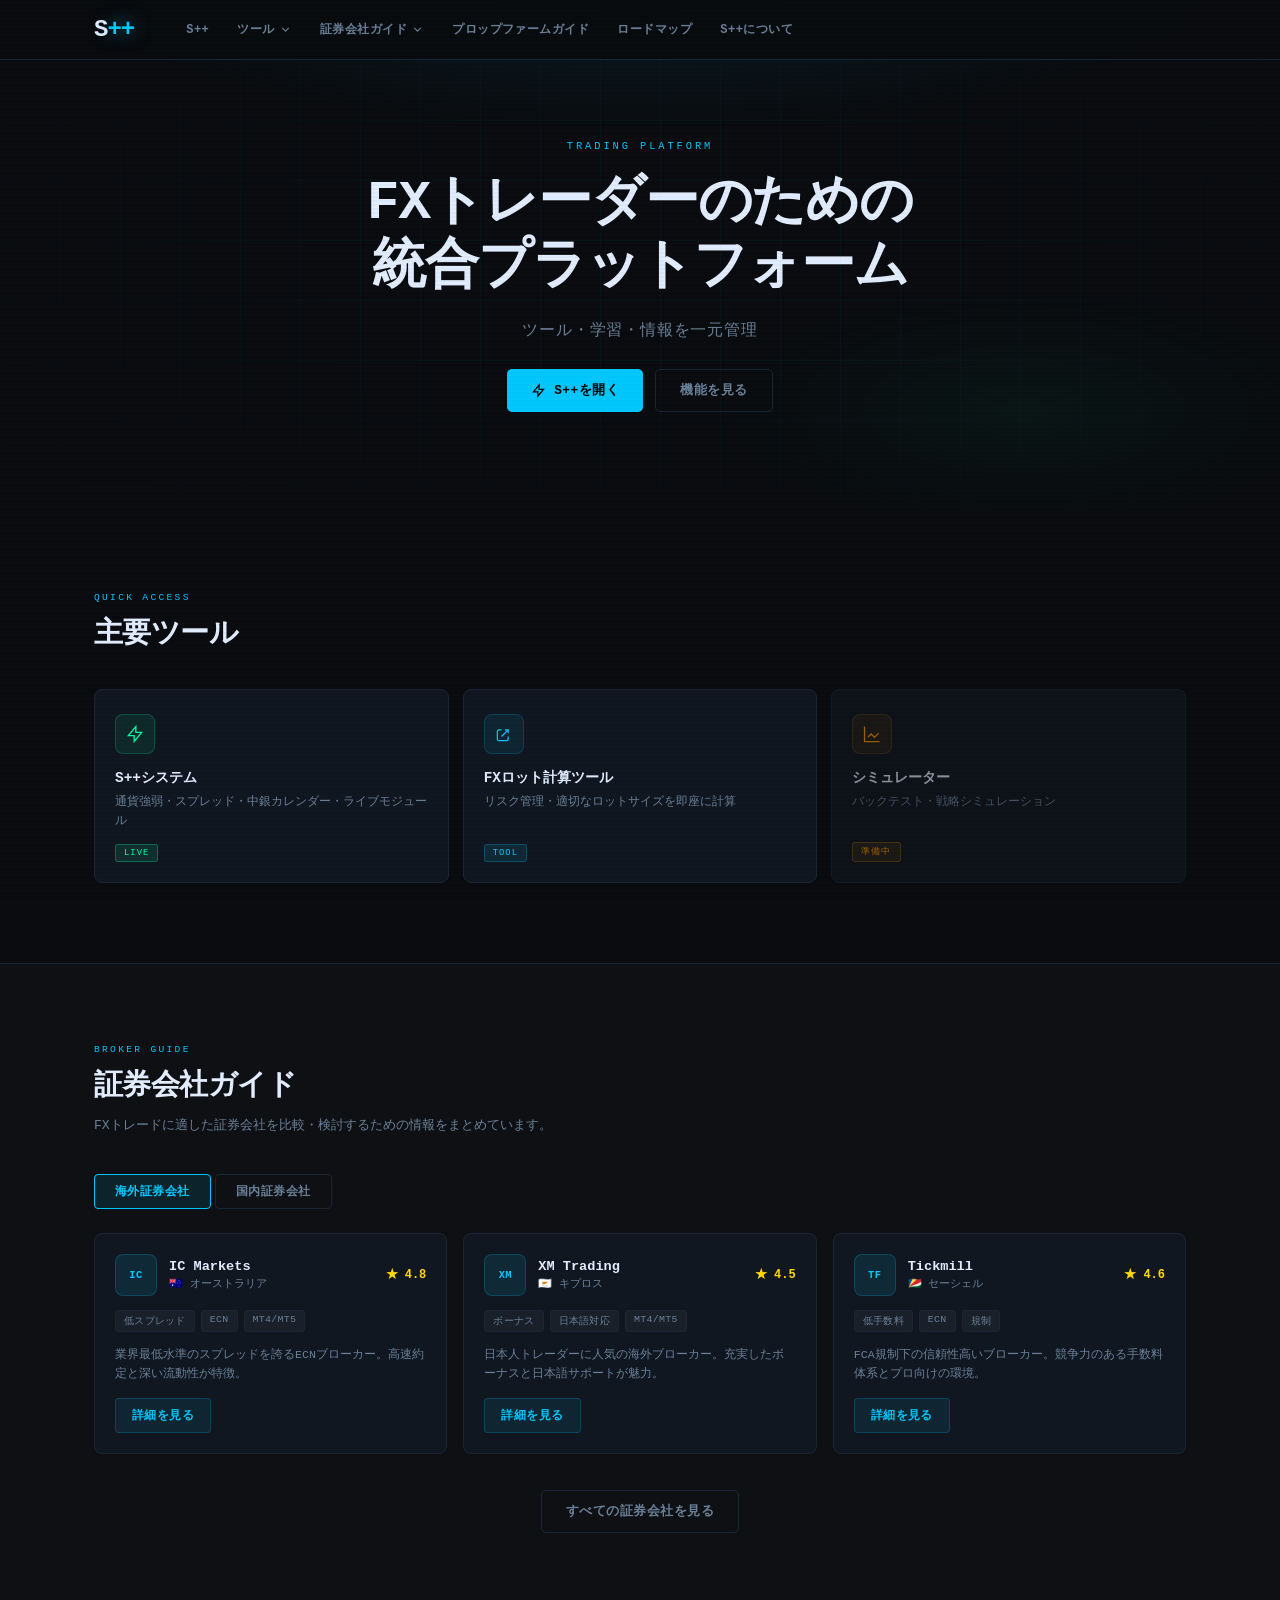
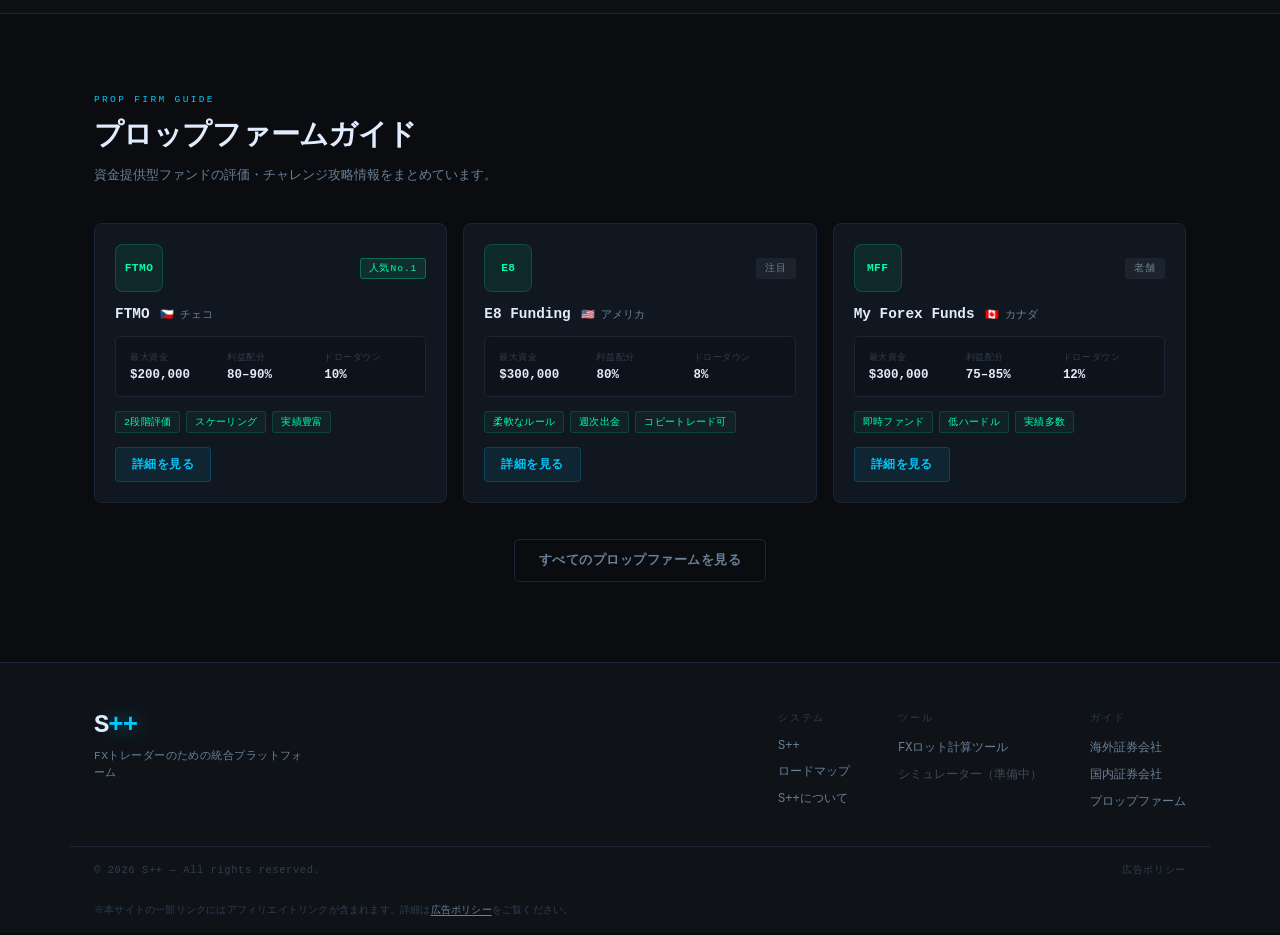
==== index.html @ 503c47fd "Initial commit: S++ v0.3" ====
<!DOCTYPE html>
<html lang="ja">
<head>
  <meta charset="UTF-8">
  <meta name="viewport" content="width=device-width, initial-scale=1.0">
  <title>S++ | FXトレーダーのための統合プラットフォーム</title>
  <link rel="stylesheet" href="top.css">
</head>
<body>

<!-- ── Navigation ── -->
<nav class="nav">
  <div class="nav-inner">
    <a href="index.html" class="nav-logo">
      S<span class="nav-logo-accent">++</span>
    </a>
    <ul class="nav-links">
      <li><a href="s-plus-plus.html" class="nav-link">S++</a></li>

      <li class="nav-dropdown">
        <span class="nav-link nav-link--drop">ツール <svg viewBox="0 0 24 24" fill="none" stroke="currentColor" stroke-width="2"><path d="M6 9l6 6 6-6"/></svg></span>
        <ul class="dropdown-menu">
          <li><a href="https://fx-lot-calculator-xi.vercel.app" target="_blank" class="dropdown-item">
            <span class="dropdown-icon">⚡</span>FXロット計算ツール
            <span class="dropdown-ext">↗</span>
          </a></li>
          <li><a href="simulator.html" class="dropdown-item dropdown-item--wip">
            <span class="dropdown-icon">📊</span>シミュレーター
            <span class="dropdown-badge">準備中</span>
          </a></li>
        </ul>
      </li>

      <li class="nav-dropdown">
        <span class="nav-link nav-link--drop">証券会社ガイド <svg viewBox="0 0 24 24" fill="none" stroke="currentColor" stroke-width="2"><path d="M6 9l6 6 6-6"/></svg></span>
        <ul class="dropdown-menu">
          <li><a href="brokers-overseas.html" class="dropdown-item">
            <span class="dropdown-icon">🌍</span>海外証券会社
          </a></li>
          <li><a href="brokers-domestic.html" class="dropdown-item">
            <span class="dropdown-icon">🗾</span>国内証券会社
          </a></li>
        </ul>
      </li>

      <li><a href="prop-firms.html" class="nav-link">プロップファームガイド</a></li>
      <li><a href="roadmap.html" class="nav-link">ロードマップ</a></li>
      <li><a href="about.html" class="nav-link">S++について</a></li>
    </ul>
    <button class="nav-hamburger" id="hamburger" aria-label="メニュー">
      <span></span><span></span><span></span>
    </button>
  </div>
</nav>

<!-- ── Mobile Menu ── -->
<div class="mobile-menu" id="mobile-menu">
  <a href="s-plus-plus.html" class="mobile-link">S++</a>
  <div class="mobile-group-label">ツール</div>
  <a href="https://fx-lot-calculator-xi.vercel.app" target="_blank" class="mobile-link mobile-link--sub">FXロット計算ツール ↗</a>
  <a href="simulator.html" class="mobile-link mobile-link--sub mobile-link--wip">シミュレーター（準備中）</a>
  <div class="mobile-group-label">証券会社ガイド</div>
  <a href="brokers-overseas.html" class="mobile-link mobile-link--sub">海外証券会社</a>
  <a href="brokers-domestic.html" class="mobile-link mobile-link--sub">国内証券会社</a>
  <a href="prop-firms.html" class="mobile-link">プロップファームガイド</a>
  <a href="roadmap.html" class="mobile-link">ロードマップ</a>
  <a href="about.html" class="mobile-link">S++について</a>
</div>

<!-- ── Hero ── -->
<section class="hero">
  <div class="hero-bg"></div>
  <div class="hero-inner">
    <div class="hero-eyebrow">TRADING PLATFORM</div>
    <h1 class="hero-title">FXトレーダーのための<br>統合プラットフォーム</h1>
    <p class="hero-sub">ツール・学習・情報を一元管理</p>
    <div class="hero-actions">
      <a href="s-plus-plus.html" class="btn btn--primary">
        <svg viewBox="0 0 24 24" fill="none" stroke="currentColor" stroke-width="2"><path d="M13 10V3L4 14h7v7l9-11h-7z"/></svg>
        S++を開く
      </a>
      <a href="#quick-access" class="btn btn--ghost">機能を見る</a>
    </div>
  </div>
  <div class="hero-grid-overlay"></div>
</section>

<!-- ── Quick Access ── -->
<section class="section" id="quick-access">
  <div class="section-inner">
    <div class="section-header">
      <div class="section-label">QUICK ACCESS</div>
      <h2 class="section-title">主要ツール</h2>
    </div>
    <div class="qa-grid">

      <a href="s-plus-plus.html" class="qa-card qa-card--primary">
        <div class="qa-card-accent"></div>
        <div class="qa-icon">
          <svg viewBox="0 0 24 24" fill="none" stroke="currentColor" stroke-width="1.5">
            <path d="M13 10V3L4 14h7v7l9-11h-7z"/>
          </svg>
        </div>
        <div class="qa-info">
          <span class="qa-title">S++システム</span>
          <span class="qa-desc">通貨強弱・スプレッド・中銀カレンダー・ライブモジュール</span>
        </div>
        <span class="qa-badge qa-badge--live">LIVE</span>
      </a>

      <a href="https://fx-lot-calculator-xi.vercel.app" target="_blank" class="qa-card">
        <div class="qa-card-accent"></div>
        <div class="qa-icon">
          <svg viewBox="0 0 24 24" fill="none" stroke="currentColor" stroke-width="1.5">
            <path d="M9 7H6a2 2 0 00-2 2v9a2 2 0 002 2h9a2 2 0 002-2v-3"/>
            <path d="M9 15l8-8M13 7h4v4"/>
          </svg>
        </div>
        <div class="qa-info">
          <span class="qa-title">FXロット計算ツール</span>
          <span class="qa-desc">リスク管理・適切なロットサイズを即座に計算</span>
        </div>
        <span class="qa-badge">TOOL</span>
      </a>

      <div class="qa-card qa-card--wip">
        <div class="qa-card-accent"></div>
        <div class="qa-icon">
          <svg viewBox="0 0 24 24" fill="none" stroke="currentColor" stroke-width="1.5">
            <path d="M3 3v18h18"/>
            <path d="M7 16l4-4 4 4 5-5"/>
          </svg>
        </div>
        <div class="qa-info">
          <span class="qa-title">シミュレーター</span>
          <span class="qa-desc">バックテスト・戦略シミュレーション</span>
        </div>
        <span class="qa-badge qa-badge--wip">準備中</span>
      </div>

    </div>
  </div>
</section>

<!-- ── Broker Guide ── -->
<section class="section section--alt">
  <div class="section-inner">
    <div class="section-header">
      <div class="section-label">BROKER GUIDE</div>
      <h2 class="section-title">証券会社ガイド</h2>
      <p class="section-desc">FXトレードに適した証券会社を比較・検討するための情報をまとめています。</p>
    </div>
    <div class="broker-tabs">
      <button class="broker-tab broker-tab--active" data-tab="overseas">海外証券会社</button>
      <button class="broker-tab" data-tab="domestic">国内証券会社</button>
    </div>
    <div class="broker-grid" id="broker-overseas">

      <div class="broker-card">
        <div class="broker-card-header">
          <div class="broker-logo-placeholder">IC</div>
          <div class="broker-meta">
            <span class="broker-name">IC Markets</span>
            <span class="broker-country">🇦🇺 オーストラリア</span>
          </div>
          <span class="broker-rating">★ 4.8</span>
        </div>
        <div class="broker-tags">
          <span class="broker-tag">低スプレッド</span>
          <span class="broker-tag">ECN</span>
          <span class="broker-tag">MT4/MT5</span>
        </div>
        <p class="broker-desc">業界最低水準のスプレッドを誇るECNブローカー。高速約定と深い流動性が特徴。</p>
        <a href="brokers-overseas.html" class="broker-btn">詳細を見る</a>
      </div>

      <div class="broker-card">
        <div class="broker-card-header">
          <div class="broker-logo-placeholder">XM</div>
          <div class="broker-meta">
            <span class="broker-name">XM Trading</span>
            <span class="broker-country">🇨🇾 キプロス</span>
          </div>
          <span class="broker-rating">★ 4.5</span>
        </div>
        <div class="broker-tags">
          <span class="broker-tag">ボーナス</span>
          <span class="broker-tag">日本語対応</span>
          <span class="broker-tag">MT4/MT5</span>
        </div>
        <p class="broker-desc">日本人トレーダーに人気の海外ブローカー。充実したボーナスと日本語サポートが魅力。</p>
        <a href="brokers-overseas.html" class="broker-btn">詳細を見る</a>
      </div>

      <div class="broker-card">
        <div class="broker-card-header">
          <div class="broker-logo-placeholder">TF</div>
          <div class="broker-meta">
            <span class="broker-name">Tickmill</span>
            <span class="broker-country">🇸🇨 セーシェル</span>
          </div>
          <span class="broker-rating">★ 4.6</span>
        </div>
        <div class="broker-tags">
          <span class="broker-tag">低手数料</span>
          <span class="broker-tag">ECN</span>
          <span class="broker-tag">規制</span>
        </div>
        <p class="broker-desc">FCA規制下の信頼性高いブローカー。競争力のある手数料体系とプロ向けの環境。</p>
        <a href="brokers-overseas.html" class="broker-btn">詳細を見る</a>
      </div>

    </div>
    <div class="broker-grid broker-grid--hidden" id="broker-domestic">

      <div class="broker-card">
        <div class="broker-card-header">
          <div class="broker-logo-placeholder">GM</div>
          <div class="broker-meta">
            <span class="broker-name">GMOクリック証券</span>
            <span class="broker-country">🗾 日本</span>
          </div>
          <span class="broker-rating">★ 4.4</span>
        </div>
        <div class="broker-tags">
          <span class="broker-tag">低スプレッド</span>
          <span class="broker-tag">国内規制</span>
          <span class="broker-tag">スマホ対応</span>
        </div>
        <p class="broker-desc">国内最安水準のスプレッドと充実のツール群。初心者から上級者まで対応する総合力。</p>
        <a href="brokers-domestic.html" class="broker-btn">詳細を見る</a>
      </div>

      <div class="broker-card">
        <div class="broker-card-header">
          <div class="broker-logo-placeholder">DM</div>
          <div class="broker-meta">
            <span class="broker-name">DMM FX</span>
            <span class="broker-country">🗾 日本</span>
          </div>
          <span class="broker-rating">★ 4.3</span>
        </div>
        <div class="broker-tags">
          <span class="broker-tag">業界最狭水準</span>
          <span class="broker-tag">全通貨一定SP</span>
          <span class="broker-tag">取引量No.1</span>
        </div>
        <p class="broker-desc">全通貨ペア一定スプレッドが特徴。シンプルで使いやすいプラットフォーム。</p>
        <a href="brokers-domestic.html" class="broker-btn">詳細を見る</a>
      </div>

      <div class="broker-card">
        <div class="broker-card-header">
          <div class="broker-logo-placeholder">SB</div>
          <div class="broker-meta">
            <span class="broker-name">SBI FXトレード</span>
            <span class="broker-country">🗾 日本</span>
          </div>
          <span class="broker-rating">★ 4.2</span>
        </div>
        <div class="broker-tags">
          <span class="broker-tag">1通貨取引</span>
          <span class="broker-tag">高金利スワップ</span>
          <span class="broker-tag">SBI系列</span>
        </div>
        <p class="broker-desc">1通貨単位から取引可能で少額投資に最適。スワップポイントの高さも魅力。</p>
        <a href="brokers-domestic.html" class="broker-btn">詳細を見る</a>
      </div>

    </div>
    <div class="section-more">
      <a href="brokers-overseas.html" class="btn btn--ghost" id="broker-more-link">すべての証券会社を見る</a>
    </div>
  </div>
</section>

<!-- ── Prop Firm Guide ── -->
<section class="section">
  <div class="section-inner">
    <div class="section-header">
      <div class="section-label">PROP FIRM GUIDE</div>
      <h2 class="section-title">プロップファームガイド</h2>
      <p class="section-desc">資金提供型ファンドの評価・チャレンジ攻略情報をまとめています。</p>
    </div>
    <div class="prop-grid">

      <div class="prop-card">
        <div class="prop-card-top">
          <div class="prop-logo-placeholder">FTMO</div>
          <div class="prop-status prop-status--active">人気No.1</div>
        </div>
        <div class="prop-info">
          <span class="prop-name">FTMO</span>
          <span class="prop-origin">🇨🇿 チェコ</span>
        </div>
        <div class="prop-stats">
          <div class="prop-stat">
            <span class="prop-stat-label">最大資金</span>
            <span class="prop-stat-val">$200,000</span>
          </div>
          <div class="prop-stat">
            <span class="prop-stat-label">利益配分</span>
            <span class="prop-stat-val">80–90%</span>
          </div>
          <div class="prop-stat">
            <span class="prop-stat-label">ドローダウン</span>
            <span class="prop-stat-val">10%</span>
          </div>
        </div>
        <div class="prop-tags">
          <span class="prop-tag">2段階評価</span>
          <span class="prop-tag">スケーリング</span>
          <span class="prop-tag">実績豊富</span>
        </div>
        <a href="prop-firms.html" class="broker-btn">詳細を見る</a>
      </div>

      <div class="prop-card">
        <div class="prop-card-top">
          <div class="prop-logo-placeholder">E8</div>
          <div class="prop-status">注目</div>
        </div>
        <div class="prop-info">
          <span class="prop-name">E8 Funding</span>
          <span class="prop-origin">🇺🇸 アメリカ</span>
        </div>
        <div class="prop-stats">
          <div class="prop-stat">
            <span class="prop-stat-label">最大資金</span>
            <span class="prop-stat-val">$300,000</span>
          </div>
          <div class="prop-stat">
            <span class="prop-stat-label">利益配分</span>
            <span class="prop-stat-val">80%</span>
          </div>
          <div class="prop-stat">
            <span class="prop-stat-label">ドローダウン</span>
            <span class="prop-stat-val">8%</span>
          </div>
        </div>
        <div class="prop-tags">
          <span class="prop-tag">柔軟なルール</span>
          <span class="prop-tag">週次出金</span>
          <span class="prop-tag">コピートレード可</span>
        </div>
        <a href="prop-firms.html" class="broker-btn">詳細を見る</a>
      </div>

      <div class="prop-card">
        <div class="prop-card-top">
          <div class="prop-logo-placeholder">MFF</div>
          <div class="prop-status">老舗</div>
        </div>
        <div class="prop-info">
          <span class="prop-name">My Forex Funds</span>
          <span class="prop-origin">🇨🇦 カナダ</span>
        </div>
        <div class="prop-stats">
          <div class="prop-stat">
            <span class="prop-stat-label">最大資金</span>
            <span class="prop-stat-val">$300,000</span>
          </div>
          <div class="prop-stat">
            <span class="prop-stat-label">利益配分</span>
            <span class="prop-stat-val">75–85%</span>
          </div>
          <div class="prop-stat">
            <span class="prop-stat-label">ドローダウン</span>
            <span class="prop-stat-val">12%</span>
          </div>
        </div>
        <div class="prop-tags">
          <span class="prop-tag">即時ファンド</span>
          <span class="prop-tag">低ハードル</span>
          <span class="prop-tag">実績多数</span>
        </div>
        <a href="prop-firms.html" class="broker-btn">詳細を見る</a>
      </div>

    </div>
    <div class="section-more">
      <a href="prop-firms.html" class="btn btn--ghost">すべてのプロップファームを見る</a>
    </div>
  </div>
</section>

<!-- ── Footer ── -->
<footer class="footer">
  <div class="footer-inner">
    <div class="footer-brand">
      <span class="footer-logo">S<span class="footer-logo-accent">++</span></span>
      <span class="footer-tagline">FXトレーダーのための統合プラットフォーム</span>
    </div>
    <div class="footer-links">
      <div class="footer-col">
        <span class="footer-col-title">システム</span>
        <a href="s-plus-plus.html" class="footer-link">S++</a>
        <a href="roadmap.html" class="footer-link">ロードマップ</a>
        <a href="about.html" class="footer-link">S++について</a>
      </div>
      <div class="footer-col">
        <span class="footer-col-title">ツール</span>
        <a href="https://fx-lot-calculator-xi.vercel.app" target="_blank" class="footer-link">FXロット計算ツール</a>
        <a href="simulator.html" class="footer-link footer-link--wip">シミュレーター（準備中）</a>
      </div>
      <div class="footer-col">
        <span class="footer-col-title">ガイド</span>
        <a href="brokers-overseas.html" class="footer-link">海外証券会社</a>
        <a href="brokers-domestic.html" class="footer-link">国内証券会社</a>
        <a href="prop-firms.html" class="footer-link">プロップファーム</a>
      </div>
    </div>
  </div>
  <div class="footer-bottom">
    <span>© 2026 S++ — All rights reserved.</span>
    <a href="privacy.html" class="footer-link" style="font-size:.65rem;color:var(--text-3);">広告ポリシー</a>
  </div>
  <div class="footer-affiliate">
    ※本サイトの一部リンクにはアフィリエイトリンクが含まれます。詳細は<a href="privacy.html" class="footer-affiliate-link">広告ポリシー</a>をご覧ください。
  </div>
</footer>

<script src="top.js"></script>
</body>
</html>
---- top.css ----
*, *::before, *::after { box-sizing: border-box; margin: 0; padding: 0; }

:root {
  --bg-base:    #0a0c0f;
  --bg-panel:   #0f1318;
  --bg-card:    #111720;
  --bg-card-hv: #17212e;
  --border:     #1b2535;
  --border-act: #00c8ff;
  --accent:     #00c8ff;
  --accent2:    #00ffaa;
  --warn:       #ffd700;
  --wip-col:    #ff9900;
  --text-1:     #e2ecff;
  --text-2:     #6a8099;
  --text-3:     #2e3f52;
  --nav-h:      60px;
}

html { scroll-behavior: smooth; }

body {
  background: var(--bg-base);
  color: var(--text-1);
  font-family: 'SF Mono', 'Fira Code', 'Consolas', monospace;
  font-size: 14px;
  min-height: 100vh;
}

body::after {
  content: '';
  position: fixed;
  inset: 0;
  pointer-events: none;
  background: repeating-linear-gradient(0deg, transparent, transparent 2px, rgba(0,0,0,.02) 2px, rgba(0,0,0,.02) 4px);
  z-index: 9999;
}

a { text-decoration: none; color: inherit; }

/* ── Navigation ─────────────────────────────────────────── */
.nav {
  position: fixed;
  top: 0; left: 0; right: 0;
  height: var(--nav-h);
  background: rgba(10,12,15,.92);
  border-bottom: 1px solid var(--border);
  backdrop-filter: blur(12px);
  z-index: 100;
}

.nav-inner {
  max-width: 1140px;
  margin: 0 auto;
  padding: 0 24px;
  height: 100%;
  display: flex;
  align-items: center;
  gap: 40px;
}

.nav-logo {
  font-size: 1.5rem;
  font-weight: 800;
  letter-spacing: -1px;
  color: var(--text-1);
  flex-shrink: 0;
}
.nav-logo-accent {
  color: var(--accent);
  text-shadow: 0 0 18px rgba(0,200,255,.6);
}

.nav-links {
  display: flex;
  align-items: center;
  gap: 4px;
  list-style: none;
  flex: 1;
}

.nav-link {
  display: flex;
  align-items: center;
  gap: 4px;
  padding: 6px 12px;
  border-radius: 4px;
  font-size: .75rem;
  font-weight: 600;
  color: var(--text-2);
  letter-spacing: .04em;
  cursor: pointer;
  transition: color .15s, background .15s;
  white-space: nowrap;
}
.nav-link svg { width: 13px; height: 13px; flex-shrink: 0; }
.nav-link:hover, .nav-link--drop:hover { color: var(--text-1); background: rgba(255,255,255,.04); }

/* Dropdown */
.nav-dropdown { position: relative; }

.dropdown-menu {
  display: none;
  position: absolute;
  top: calc(100% + 8px);
  left: 0;
  min-width: 200px;
  background: var(--bg-panel);
  border: 1px solid var(--border);
  border-radius: 6px;
  padding: 6px;
  list-style: none;
  box-shadow: 0 16px 40px rgba(0,0,0,.6);
}
.nav-dropdown:hover .dropdown-menu { display: block; }

.dropdown-item {
  display: flex;
  align-items: center;
  gap: 10px;
  padding: 9px 12px;
  border-radius: 4px;
  font-size: .75rem;
  color: var(--text-2);
  transition: background .12s, color .12s;
}
.dropdown-item:hover { background: var(--bg-card-hv); color: var(--text-1); }
.dropdown-item--wip { opacity: .6; pointer-events: none; }
.dropdown-icon { font-size: .9rem; }
.dropdown-ext { margin-left: auto; font-size: .65rem; color: var(--text-3); }
.dropdown-badge {
  margin-left: auto;
  font-size: .55rem;
  padding: 2px 6px;
  background: rgba(255,153,0,.12);
  border: 1px solid rgba(255,153,0,.3);
  color: var(--wip-col);
  border-radius: 3px;
  letter-spacing: .08em;
}

/* Hamburger */
.nav-hamburger {
  display: none;
  flex-direction: column;
  gap: 5px;
  background: none;
  border: none;
  cursor: pointer;
  padding: 6px;
  margin-left: auto;
}
.nav-hamburger span {
  display: block;
  width: 20px;
  height: 2px;
  background: var(--text-2);
  border-radius: 2px;
  transition: background .15s;
}
.nav-hamburger:hover span { background: var(--text-1); }

/* Mobile menu */
.mobile-menu {
  display: none;
  flex-direction: column;
  position: fixed;
  top: var(--nav-h);
  left: 0; right: 0;
  background: var(--bg-panel);
  border-bottom: 1px solid var(--border);
  padding: 16px 24px 24px;
  z-index: 99;
}
.mobile-menu.open { display: flex; }

.mobile-link {
  padding: 10px 4px;
  font-size: .8rem;
  font-weight: 600;
  color: var(--text-2);
  border-bottom: 1px solid rgba(255,255,255,.04);
  transition: color .12s;
}
.mobile-link:hover { color: var(--text-1); }
.mobile-link--sub { font-size: .75rem; padding-left: 20px; }
.mobile-link--wip { opacity: .5; }

.mobile-group-label {
  font-size: .6rem;
  letter-spacing: .18em;
  color: var(--text-3);
  text-transform: uppercase;
  padding: 14px 4px 4px;
}

/* ── Buttons ─────────────────────────────────────────────── */
.btn {
  display: inline-flex;
  align-items: center;
  gap: 8px;
  padding: 12px 24px;
  border-radius: 5px;
  font-family: inherit;
  font-size: .8rem;
  font-weight: 700;
  letter-spacing: .04em;
  cursor: pointer;
  transition: all .15s;
  border: none;
}
.btn svg { width: 15px; height: 15px; }

.btn--primary {
  background: var(--accent);
  color: #000;
}
.btn--primary:hover {
  background: #33d6ff;
  box-shadow: 0 0 24px rgba(0,200,255,.35);
  transform: translateY(-1px);
}

.btn--ghost {
  background: transparent;
  color: var(--text-2);
  border: 1px solid var(--border);
}
.btn--ghost:hover {
  border-color: var(--accent);
  color: var(--accent);
  background: rgba(0,200,255,.05);
}

/* ── Hero ────────────────────────────────────────────────── */
.hero {
  position: relative;
  padding-top: calc(var(--nav-h) + 80px);
  padding-bottom: 100px;
  overflow: hidden;
}

.hero-bg {
  position: absolute;
  inset: 0;
  background:
    radial-gradient(ellipse 80% 60% at 50% -10%, rgba(0,200,255,.1) 0%, transparent 60%),
    radial-gradient(ellipse 40% 40% at 80% 80%, rgba(0,255,170,.04) 0%, transparent 60%);
  pointer-events: none;
}

.hero-grid-overlay {
  position: absolute;
  inset: 0;
  background-image:
    linear-gradient(rgba(0,200,255,.04) 1px, transparent 1px),
    linear-gradient(90deg, rgba(0,200,255,.04) 1px, transparent 1px);
  background-size: 60px 60px;
  mask-image: radial-gradient(ellipse 80% 80% at 50% 50%, black 30%, transparent 80%);
  pointer-events: none;
}

.hero-inner {
  position: relative;
  max-width: 1140px;
  margin: 0 auto;
  padding: 0 24px;
  display: flex;
  flex-direction: column;
  align-items: center;
  text-align: center;
  gap: 20px;
}

.hero-eyebrow {
  font-size: .65rem;
  letter-spacing: .28em;
  color: var(--accent);
  text-transform: uppercase;
}

.hero-title {
  font-size: clamp(2rem, 5vw, 3.4rem);
  font-weight: 800;
  line-height: 1.18;
  letter-spacing: -.02em;
  color: var(--text-1);
}

.hero-sub {
  font-size: 1rem;
  color: var(--text-2);
  letter-spacing: .05em;
}

.hero-actions {
  display: flex;
  gap: 12px;
  margin-top: 8px;
  flex-wrap: wrap;
  justify-content: center;
}

/* ── Section ─────────────────────────────────────────────── */
.section {
  padding: 80px 0;
}
.section--alt {
  background: rgba(255,255,255,.015);
  border-top: 1px solid var(--border);
  border-bottom: 1px solid var(--border);
}

.section-inner {
  max-width: 1140px;
  margin: 0 auto;
  padding: 0 24px;
}

.section-header {
  margin-bottom: 36px;
}

.section-label {
  font-size: .6rem;
  letter-spacing: .24em;
  color: var(--accent);
  text-transform: uppercase;
  margin-bottom: 10px;
}

.section-title {
  font-size: 1.8rem;
  font-weight: 800;
  letter-spacing: -.02em;
  color: var(--text-1);
}

.section-desc {
  margin-top: 10px;
  font-size: .82rem;
  color: var(--text-2);
  line-height: 1.7;
}

.section-more {
  margin-top: 36px;
  display: flex;
  justify-content: center;
}

/* ── Quick Access Grid ───────────────────────────────────── */
.qa-grid {
  display: grid;
  grid-template-columns: repeat(3, 1fr);
  gap: 14px;
}

.qa-card {
  display: flex;
  flex-direction: column;
  gap: 14px;
  padding: 24px 20px 20px;
  background: var(--bg-card);
  border: 1px solid var(--border);
  border-radius: 8px;
  position: relative;
  overflow: hidden;
  transition: background .15s, border-color .15s, transform .15s;
  cursor: pointer;
}
.qa-card:hover {
  background: var(--bg-card-hv);
  border-color: var(--border-act);
  transform: translateY(-3px);
}
.qa-card--wip { opacity: .6; cursor: default; }
.qa-card--wip:hover { transform: none; border-color: var(--border); }
.qa-card--primary:hover { border-color: var(--accent2); }

.qa-card-accent {
  position: absolute;
  top: 0; left: 0; right: 0;
  height: 2px;
  background: var(--accent);
  opacity: 0;
  transition: opacity .15s;
}
.qa-card:hover .qa-card-accent { opacity: 1; }
.qa-card--primary .qa-card-accent { background: var(--accent2); }
.qa-card--wip .qa-card-accent { background: var(--wip-col); }

.qa-icon {
  width: 40px; height: 40px;
  display: flex; align-items: center; justify-content: center;
  background: rgba(0,200,255,.08);
  border: 1px solid rgba(0,200,255,.18);
  border-radius: 8px;
  color: var(--accent);
}
.qa-icon svg { width: 20px; height: 20px; }
.qa-card--primary .qa-icon { background: rgba(0,255,170,.08); border-color: rgba(0,255,170,.2); color: var(--accent2); }
.qa-card--wip .qa-icon { background: rgba(255,153,0,.08); border-color: rgba(255,153,0,.18); color: var(--wip-col); }

.qa-info { display: flex; flex-direction: column; gap: 6px; flex: 1; }
.qa-title { font-size: .9rem; font-weight: 700; color: var(--text-1); }
.qa-desc  { font-size: .72rem; color: var(--text-2); line-height: 1.6; }

.qa-badge {
  align-self: flex-start;
  font-size: .55rem;
  letter-spacing: .12em;
  padding: 3px 8px;
  border-radius: 3px;
  background: rgba(0,200,255,.1);
  border: 1px solid rgba(0,200,255,.25);
  color: var(--accent);
  text-transform: uppercase;
}
.qa-badge--live { background: rgba(0,255,170,.1); border-color: rgba(0,255,170,.3); color: var(--accent2); }
.qa-badge--wip  { background: rgba(255,153,0,.1);  border-color: rgba(255,153,0,.3);  color: var(--wip-col); }

/* ── Broker Tabs ─────────────────────────────────────────── */
.broker-tabs {
  display: flex;
  gap: 4px;
  margin-bottom: 24px;
}

.broker-tab {
  padding: 8px 20px;
  background: transparent;
  border: 1px solid var(--border);
  border-radius: 4px;
  color: var(--text-2);
  font-family: inherit;
  font-size: .75rem;
  font-weight: 600;
  cursor: pointer;
  transition: all .15s;
  letter-spacing: .04em;
}
.broker-tab:hover { border-color: var(--accent); color: var(--text-1); }
.broker-tab--active {
  background: rgba(0,200,255,.1);
  border-color: var(--accent);
  color: var(--accent);
}

/* ── Broker Grid ─────────────────────────────────────────── */
.broker-grid {
  display: grid;
  grid-template-columns: repeat(3, 1fr);
  gap: 16px;
}
.broker-grid--hidden { display: none; }

.broker-card {
  background: var(--bg-card);
  border: 1px solid var(--border);
  border-radius: 8px;
  padding: 20px;
  display: flex;
  flex-direction: column;
  gap: 14px;
  transition: border-color .15s, transform .15s;
}
.broker-card:hover { border-color: rgba(0,200,255,.3); transform: translateY(-2px); }

.broker-card-header {
  display: flex;
  align-items: center;
  gap: 12px;
}

.broker-logo-placeholder {
  width: 42px; height: 42px;
  border-radius: 8px;
  background: rgba(0,200,255,.1);
  border: 1px solid rgba(0,200,255,.2);
  display: flex; align-items: center; justify-content: center;
  font-size: .65rem;
  font-weight: 800;
  color: var(--accent);
  letter-spacing: .04em;
  flex-shrink: 0;
}

.broker-meta { display: flex; flex-direction: column; gap: 3px; flex: 1; }
.broker-name { font-size: .85rem; font-weight: 700; color: var(--text-1); }
.broker-country { font-size: .68rem; color: var(--text-2); }

.broker-rating {
  font-size: .75rem;
  font-weight: 700;
  color: var(--warn);
  flex-shrink: 0;
}

.broker-tags {
  display: flex;
  flex-wrap: wrap;
  gap: 6px;
}
.broker-tag {
  font-size: .62rem;
  padding: 3px 8px;
  background: rgba(255,255,255,.04);
  border: 1px solid var(--border);
  border-radius: 3px;
  color: var(--text-2);
  letter-spacing: .03em;
}

.broker-desc { font-size: .73rem; color: var(--text-2); line-height: 1.65; flex: 1; }

.broker-btn {
  display: inline-flex;
  align-items: center;
  padding: 9px 16px;
  background: rgba(0,200,255,.08);
  border: 1px solid rgba(0,200,255,.2);
  border-radius: 4px;
  color: var(--accent);
  font-size: .72rem;
  font-weight: 600;
  letter-spacing: .04em;
  align-self: flex-start;
  transition: background .15s, border-color .15s;
}
.broker-btn:hover { background: rgba(0,200,255,.16); border-color: var(--accent); }

/* ── Prop Firm Grid ──────────────────────────────────────── */
.prop-grid {
  display: grid;
  grid-template-columns: repeat(3, 1fr);
  gap: 16px;
}

.prop-card {
  background: var(--bg-card);
  border: 1px solid var(--border);
  border-radius: 8px;
  padding: 20px;
  display: flex;
  flex-direction: column;
  gap: 14px;
  transition: border-color .15s, transform .15s;
}
.prop-card:hover { border-color: rgba(0,255,170,.3); transform: translateY(-2px); }

.prop-card-top {
  display: flex;
  align-items: center;
  justify-content: space-between;
}

.prop-logo-placeholder {
  width: 48px; height: 48px;
  border-radius: 8px;
  background: rgba(0,255,170,.08);
  border: 1px solid rgba(0,255,170,.18);
  display: flex; align-items: center; justify-content: center;
  font-size: .7rem;
  font-weight: 800;
  color: var(--accent2);
  letter-spacing: .04em;
}

.prop-status {
  font-size: .6rem;
  letter-spacing: .1em;
  padding: 3px 8px;
  background: rgba(255,255,255,.05);
  border: 1px solid var(--border);
  border-radius: 3px;
  color: var(--text-2);
}
.prop-status--active {
  background: rgba(0,255,170,.1);
  border-color: rgba(0,255,170,.3);
  color: var(--accent2);
}

.prop-info { display: flex; align-items: baseline; gap: 10px; }
.prop-name { font-size: .9rem; font-weight: 700; color: var(--text-1); }
.prop-origin { font-size: .68rem; color: var(--text-2); }

.prop-stats {
  display: grid;
  grid-template-columns: repeat(3, 1fr);
  gap: 10px;
  padding: 14px;
  background: rgba(0,0,0,.2);
  border: 1px solid var(--border);
  border-radius: 5px;
}

.prop-stat { display: flex; flex-direction: column; gap: 4px; }
.prop-stat-label { font-size: .58rem; color: var(--text-3); letter-spacing: .06em; text-transform: uppercase; }
.prop-stat-val   { font-size: .78rem; font-weight: 700; color: var(--text-1); }

.prop-tags {
  display: flex;
  flex-wrap: wrap;
  gap: 6px;
}
.prop-tag {
  font-size: .62rem;
  padding: 3px 8px;
  background: rgba(0,255,170,.05);
  border: 1px solid rgba(0,255,170,.15);
  border-radius: 3px;
  color: var(--accent2);
  letter-spacing: .03em;
}

/* ── Footer ──────────────────────────────────────────────── */
.footer {
  border-top: 1px solid var(--border);
  background: var(--bg-panel);
}

.footer-inner {
  max-width: 1140px;
  margin: 0 auto;
  padding: 48px 24px 36px;
  display: flex;
  justify-content: space-between;
  gap: 40px;
}

.footer-brand {
  display: flex;
  flex-direction: column;
  gap: 8px;
}

.footer-logo {
  font-size: 1.6rem;
  font-weight: 800;
  letter-spacing: -1px;
}
.footer-logo-accent {
  color: var(--accent);
  text-shadow: 0 0 18px rgba(0,200,255,.5);
}

.footer-tagline {
  font-size: .7rem;
  color: var(--text-2);
  letter-spacing: .04em;
  max-width: 220px;
  line-height: 1.5;
}

.footer-links {
  display: flex;
  gap: 48px;
  flex-wrap: wrap;
}

.footer-col {
  display: flex;
  flex-direction: column;
  gap: 10px;
}

.footer-col-title {
  font-size: .62rem;
  letter-spacing: .18em;
  text-transform: uppercase;
  color: var(--text-3);
  margin-bottom: 4px;
}

.footer-link {
  font-size: .75rem;
  color: var(--text-2);
  transition: color .12s;
}
.footer-link:hover { color: var(--text-1); }
.footer-link--wip { opacity: .5; }

.footer-bottom {
  max-width: 1140px;
  margin: 0 auto;
  padding: 16px 24px;
  border-top: 1px solid var(--border);
  display: flex;
  justify-content: space-between;
  align-items: center;
  font-size: .65rem;
  color: var(--text-3);
  letter-spacing: .06em;
}

.footer-affiliate {
  max-width: 1140px;
  margin: 0 auto;
  padding: 10px 24px 14px;
  font-size: .62rem;
  color: var(--text-3);
  letter-spacing: .02em;
  line-height: 1.6;
}

.footer-affiliate-link {
  color: var(--text-2);
  text-decoration: underline;
  text-underline-offset: 2px;
  transition: color .12s;
}
.footer-affiliate-link:hover { color: var(--text-1); }

/* ── Responsive ──────────────────────────────────────────── */
@media (max-width: 900px) {
  .qa-grid       { grid-template-columns: 1fr; }
  .broker-grid   { grid-template-columns: 1fr; }
  .prop-grid     { grid-template-columns: 1fr; }
  .footer-inner  { flex-direction: column; }
  .footer-links  { gap: 32px; }
}

@media (max-width: 760px) {
  .nav-links     { display: none; }
  .nav-hamburger { display: flex; }
  .hero { padding-top: calc(var(--nav-h) + 48px); padding-bottom: 64px; }
  .section { padding: 56px 0; }
}

@media (max-width: 520px) {
  .hero-title { font-size: 1.8rem; }
  .hero-actions { flex-direction: column; align-items: center; }
  .prop-stats { grid-template-columns: 1fr 1fr; }
  .footer-links { flex-direction: column; gap: 24px; }
}
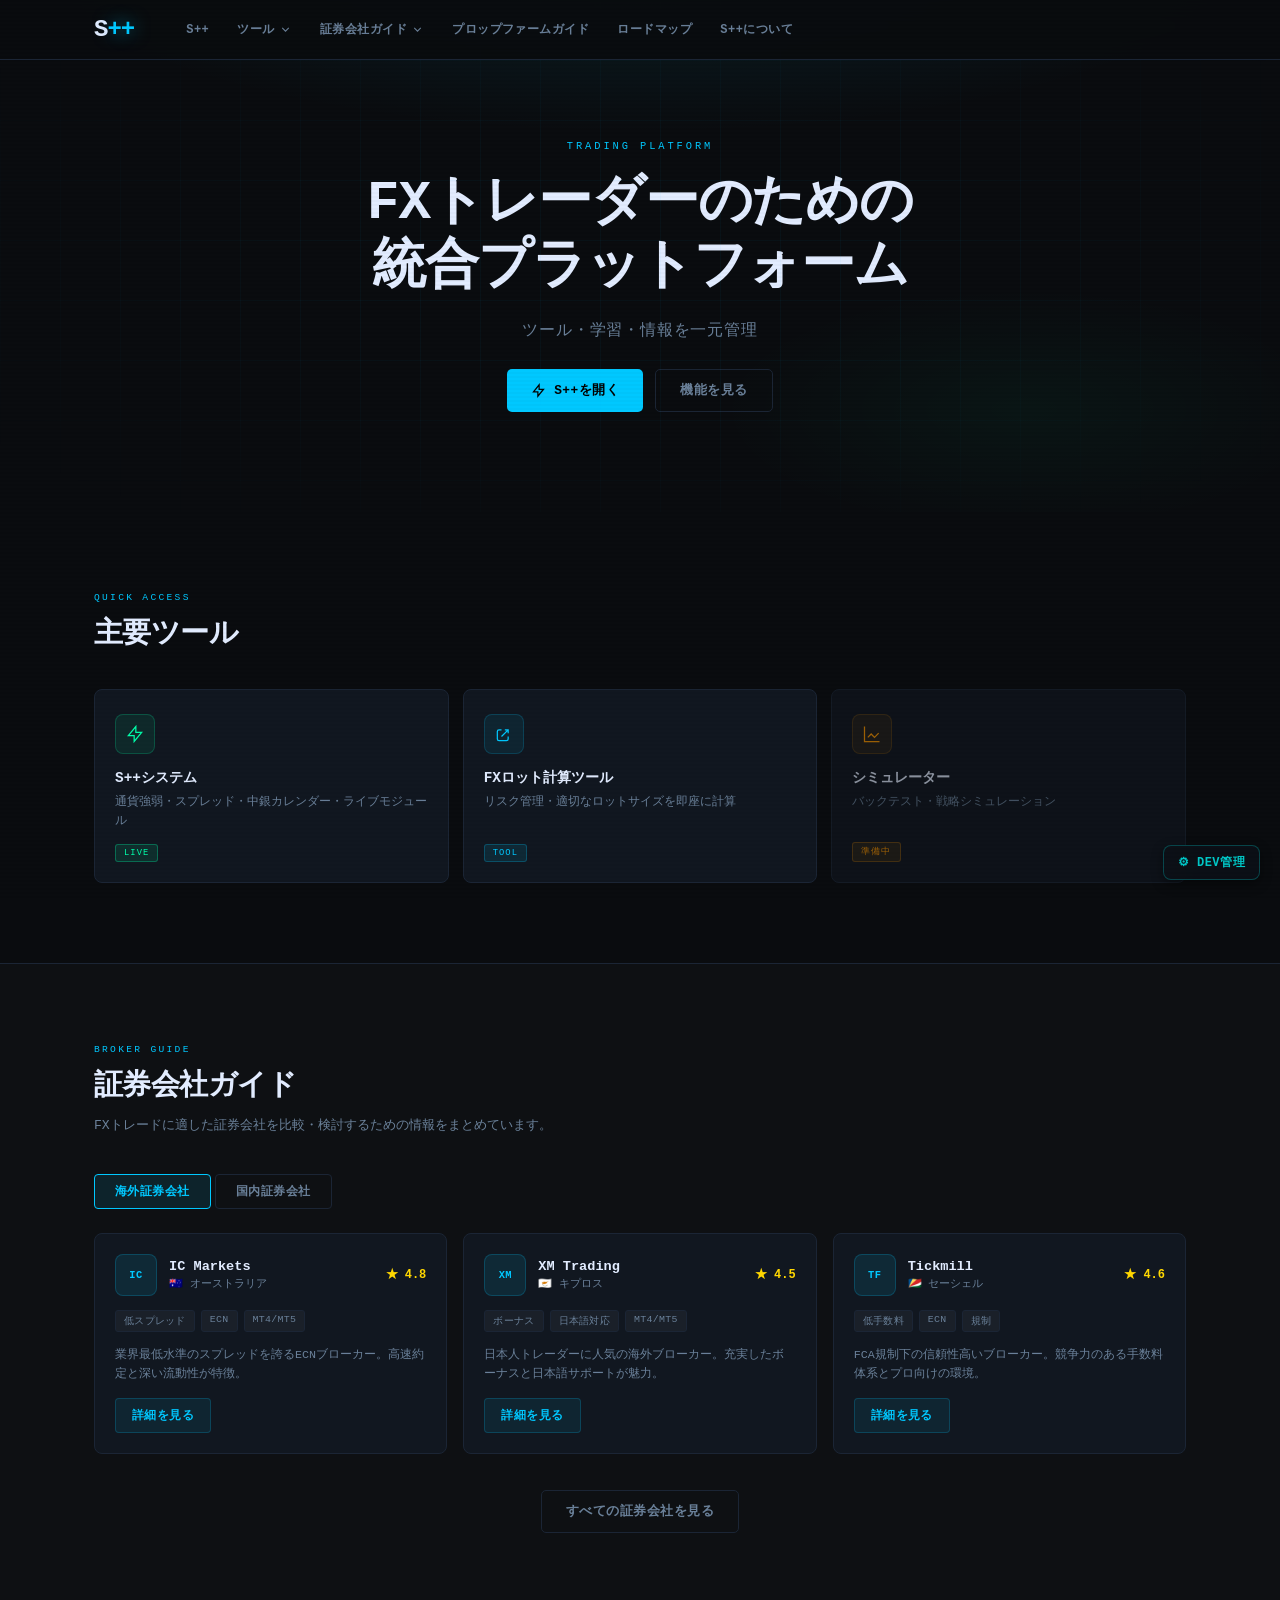
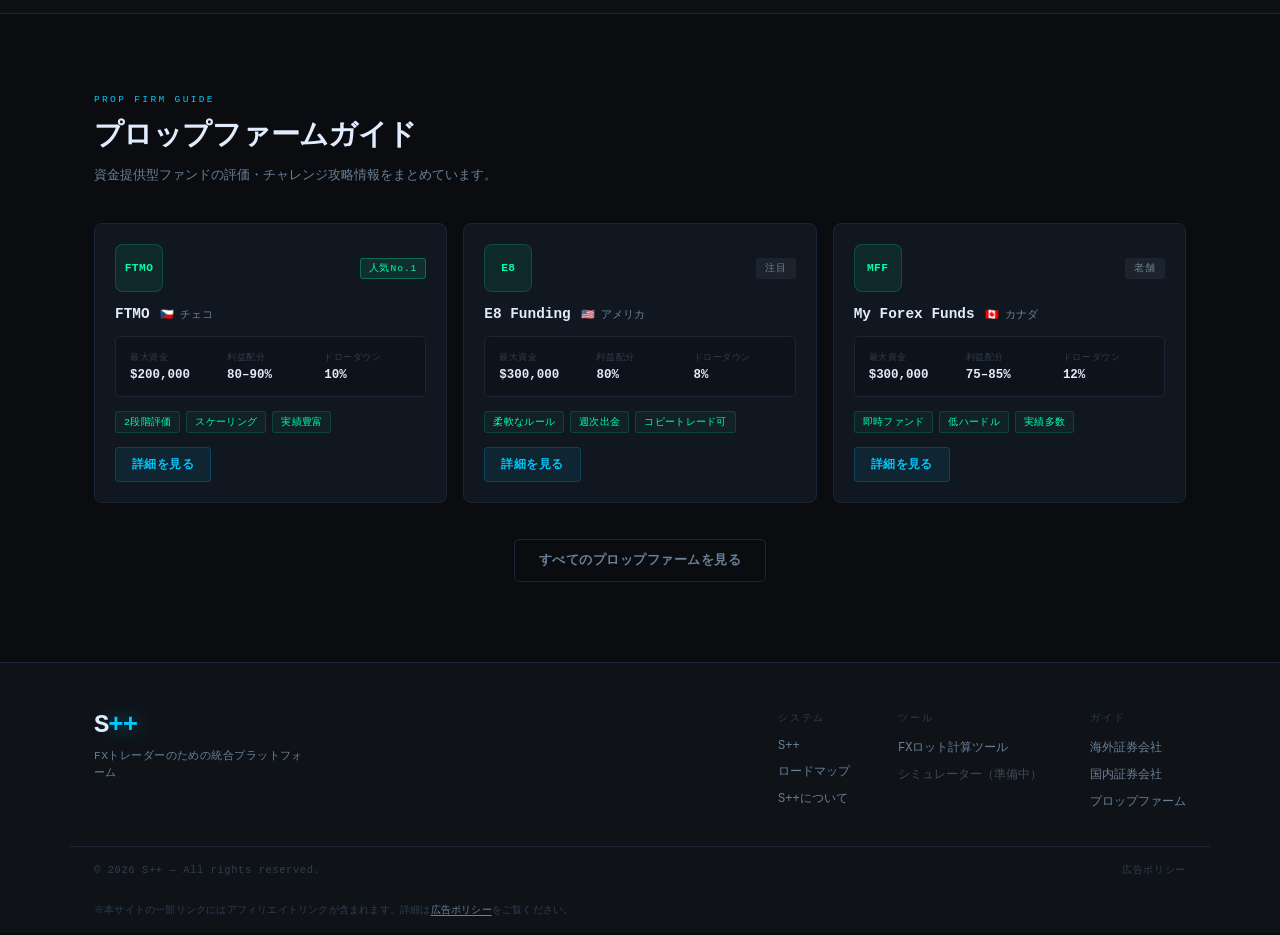
==== commit f14abe5d: "Add DEV dashboard link (dev only)" ====
--- a/index.html
+++ b/index.html
@@ -189,7 +189,7 @@
           <span class="broker-tag">MT4/MT5</span>
         </div>
         <p class="broker-desc">日本人トレーダーに人気の海外ブローカー。充実したボーナスと日本語サポートが魅力。</p>
-        <a href="brokers-overseas.html" class="broker-btn">詳細を見る</a>
+        <a href="brokers/xm-trading/" class="broker-btn">詳細を見る</a>
       </div>
 
       <div class="broker-card">
@@ -421,5 +421,10 @@
 </footer>
 
 <script src="top.js"></script>
+  <!-- ===== DEV ONLY: 開発環境導線 ===== -->
+<div id="dev-nav-link" style="position:fixed;bottom:20px;right:20px;z-index:9999;">
+  <a href="/dev-dashboard/" style="display:inline-flex;align-items:center;gap:6px;background:rgba(13,17,23,0.92);color:#00c8c8;border:1px solid rgba(0,200,200,0.3);border-radius:8px;padding:8px 14px;font-size:12px;font-weight:700;text-decoration:none;backdrop-filter:blur(8px);letter-spacing:0.04em;font-family:'SF Mono',monospace;box-shadow:0 4px 12px rgba(0,0,0,0.4);">⚙ DEV管理</a>
+</div>
+<!-- ===== /DEV ONLY ===== -->
 </body>
 </html>
